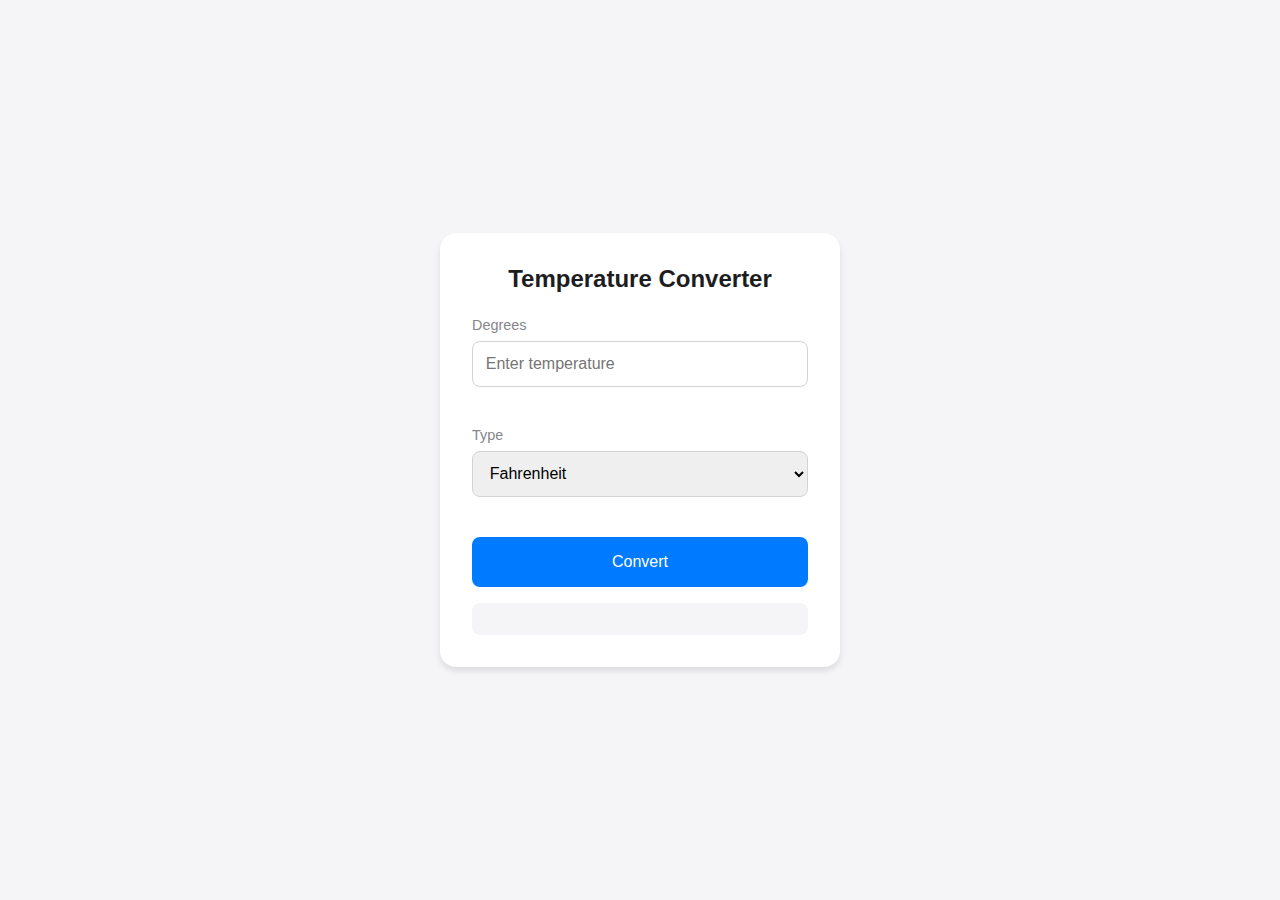
==== index.html @ 38ac6613 "Add files via upload" ====
<!DOCTYPE html>
<html lang="en">
<head>
    <meta charset="UTF-8">
    <meta name="viewport" content="width=device-width, initial-scale=1.0">
    <title>Temperature Converter</title>
    <style>
        * {
            margin: 0;
            padding: 0;
            box-sizing: border-box;
            font-family: -apple-system, BlinkMacSystemFont, sans-serif;
        }

        body {
            display: flex;
            justify-content: center;
            align-items: center;
            min-height: 100vh;
            background-color: #f5f5f7;
        }

        .container {
            background-color: white;
            padding: 2rem;
            border-radius: 1rem;
            box-shadow: 0 4px 6px rgba(0, 0, 0, 0.1);
            width: 90%;
            max-width: 400px;
        }

        h1 {
            text-align: center;
            color: #1d1d1f;
            margin-bottom: 1.5rem;
            font-size: 1.5rem;
        }

        .input-group {
            margin-bottom: 1.5rem;
        }

        label {
            display: block;
            color: #86868b;
            margin-bottom: 0.5rem;
            font-size: 0.9rem;
        }

        input, select {
            width: 100%;
            padding: 0.8rem;
            border: 1px solid #d2d2d7;
            border-radius: 0.5rem;
            font-size: 1rem;
            margin-bottom: 1rem;
        }

        .result {
            margin-top: 1rem;
            padding: 1rem;
            background-color: #f5f5f7;
            border-radius: 0.5rem;
        }

        button {
            width: 100%;
            padding: 1rem;
            background-color: #007AFF;
            color: white;
            border: none;
            border-radius: 0.5rem;
            font-size: 1rem;
            cursor: pointer;
            transition: background-color 0.2s;
        }

        button:hover {
            background-color: #0066CC;
        }
    </style>
</head>
<body>
    <div class="container">
        <h1>Temperature Converter</h1>
        <div class="input-group">
            <label for="degrees">Degrees</label>
            <input type="number" id="degrees" placeholder="Enter temperature">
        </div>
        <div class="input-group">
            <label for="type">Type</label>
            <select id="type">
                <option value="fahrenheit">Fahrenheit</option>
                <option value="celsius">Celsius</option>
                <option value="kelvin">Kelvin</option>
            </select>
        </div>
        <button onclick="convertTemperature()">Convert</button>
        <div class="result" id="result"></div>
    </div>

    <script>
        function convertTemperature() {
            const degrees = parseFloat(document.getElementById('degrees').value);
            const type = document.getElementById('type').value;
            const resultDiv = document.getElementById('result');
            
            if (isNaN(degrees)) {
                resultDiv.textContent = 'Please enter a valid number';
                return;
            }

            let celsius, fahrenheit, kelvin;

            switch(type) {
                case 'fahrenheit':
                    fahrenheit = degrees;
                    celsius = (degrees - 32) * 5/9;
                    kelvin = (degrees - 32) * 5/9 + 273.15;
                    break;
                case 'celsius':
                    celsius = degrees;
                    fahrenheit = (degrees * 9/5) + 32;
                    kelvin = degrees + 273.15;
                    break;
                case 'kelvin':
                    kelvin = degrees;
                    celsius = degrees - 273.15;
                    fahrenheit = (degrees - 273.15) * 9/5 + 32;
                    break;
            }

            resultDiv.textContent = `
                ${degrees}° ${type.charAt(0).toUpperCase() + type.slice(1)} is equal to:
                ${fahrenheit.toFixed(2)}° Fahrenheit
                ${celsius.toFixed(2)}° Celsius
                ${kelvin.toFixed(2)}° Kelvin
            `;
        }
    </script>
</body>
</html>
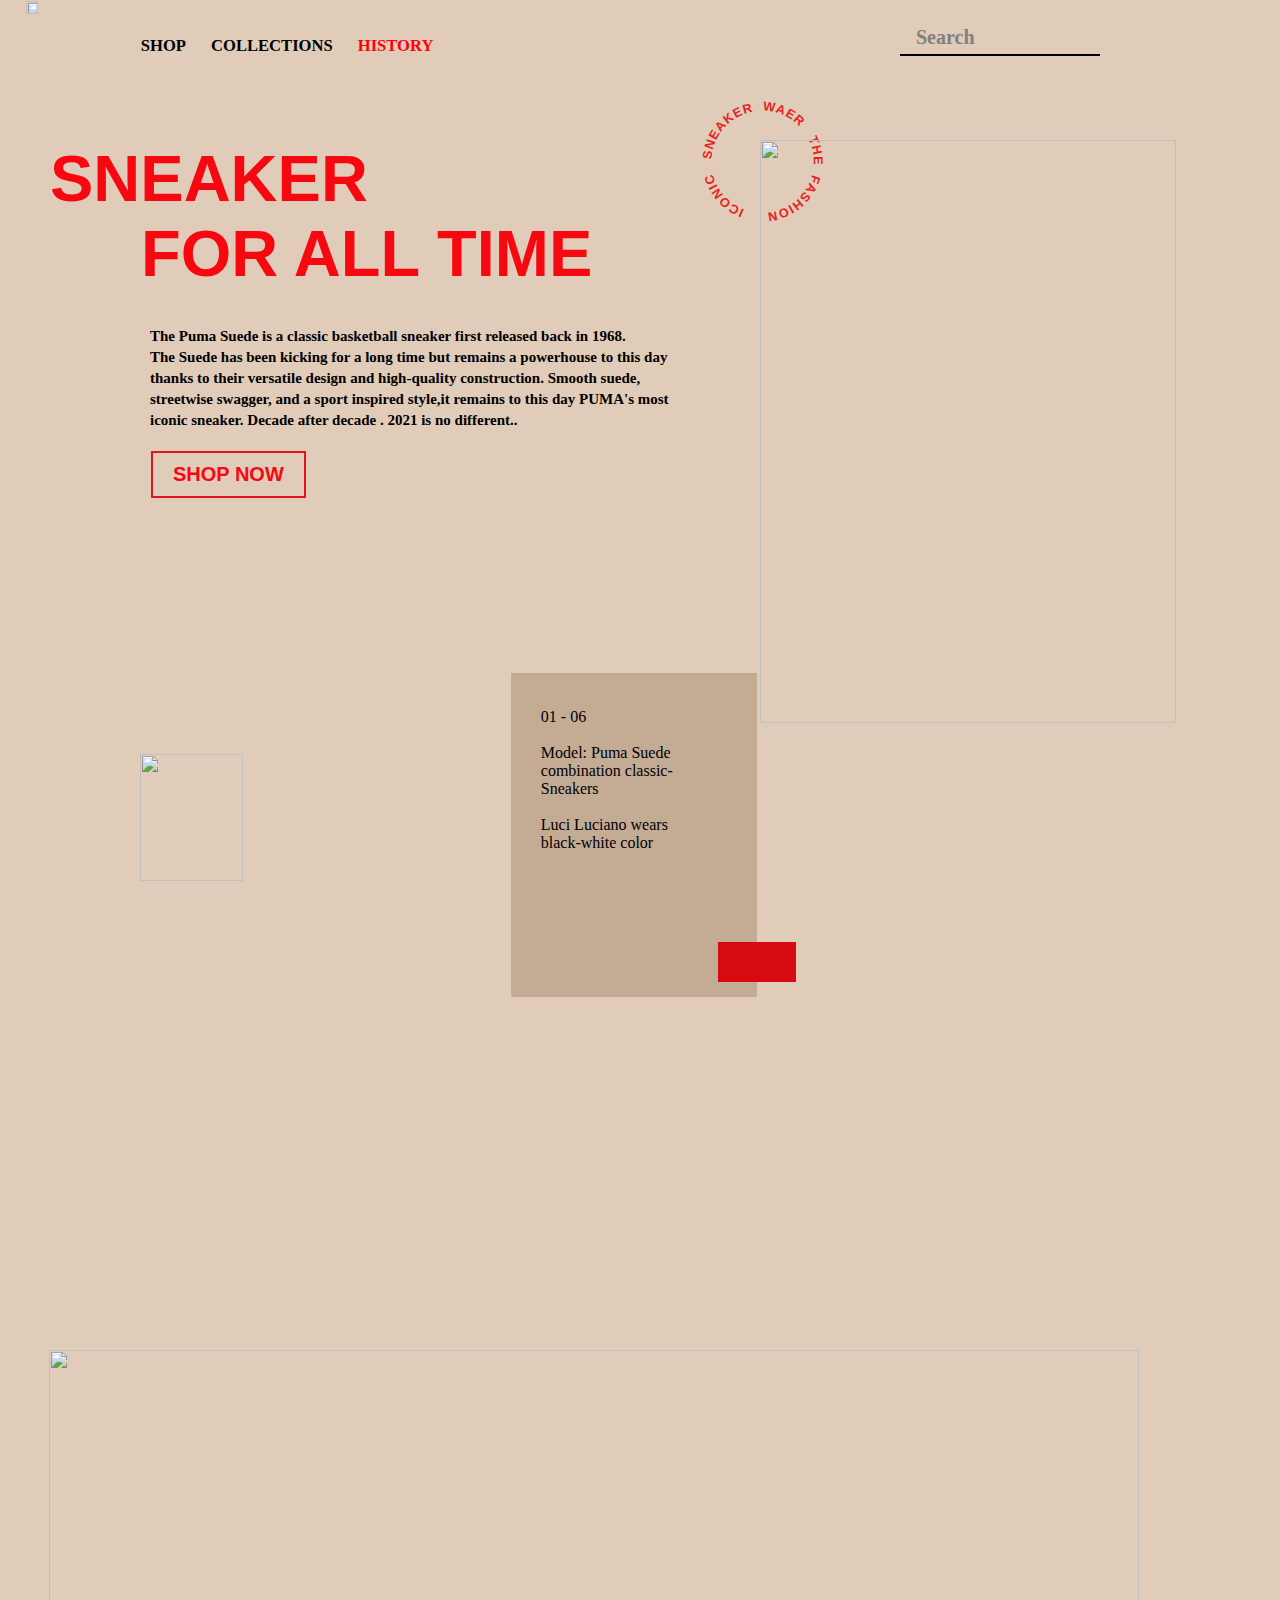
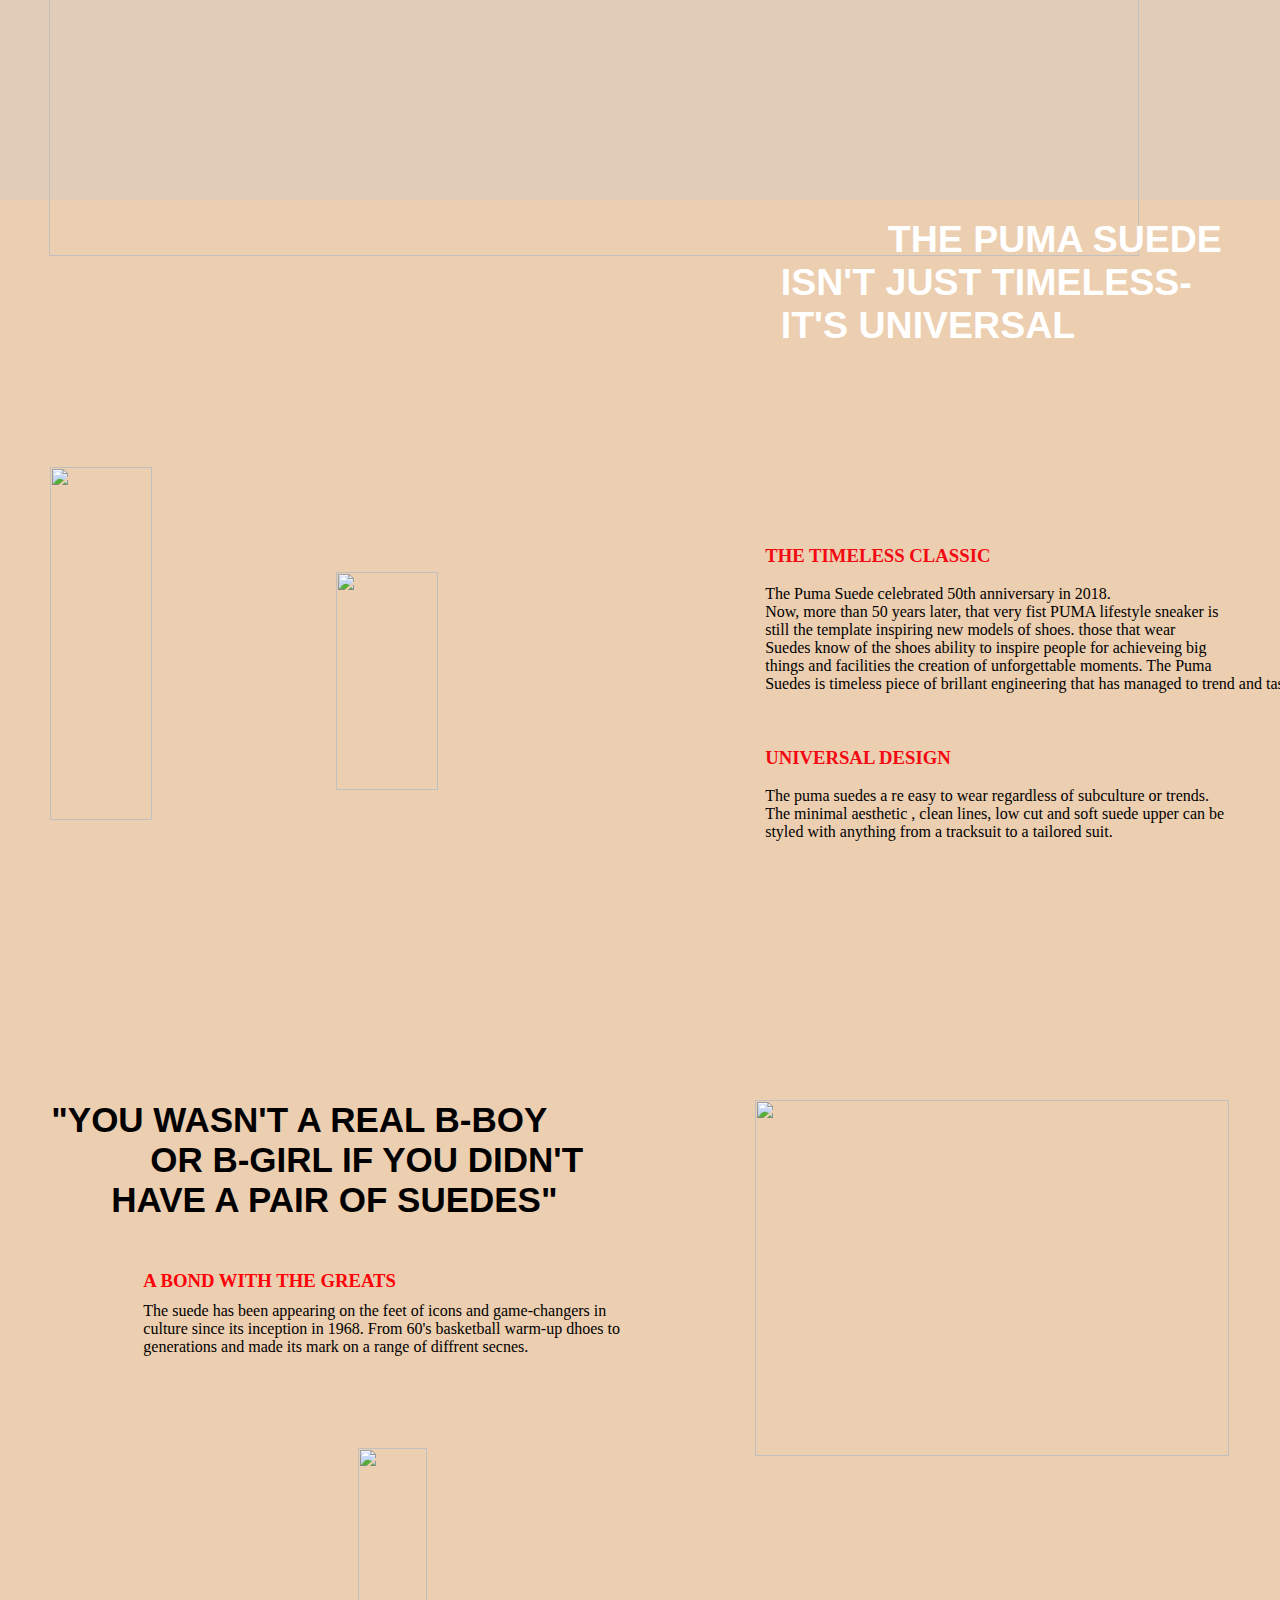
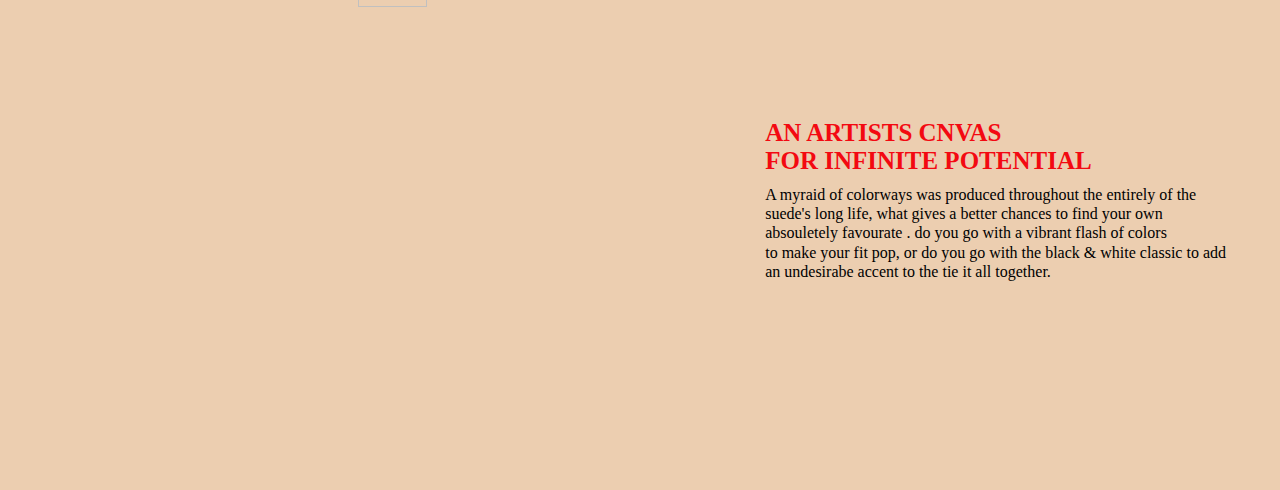
==== commit df3fbed7: "new" ====
--- a/index.html
+++ b/index.html
@@ -1,142 +1,62 @@
 <!DOCTYPE html>
 <html lang="en">
+
 <head>
     <meta charset="UTF-8">
     <meta name="viewport" content="width=device-width, initial-scale=1.0">
-    <title>Temperature Converter</title>
-    <style>
-        * {
-            margin: 0;
-            padding: 0;
-            box-sizing: border-box;
-            font-family: -apple-system, BlinkMacSystemFont, sans-serif;
-        }
+    <title>sneaker</title>
+    <link rel="stylesheet" href="style.css">
+    <link href="https://cdn.jsdelivr.net/npm/remixicon@3.5.0/fonts/remixicon.css" rel="stylesheet">
+    <link href="https://cdn.jsdelivr.net/npm/remixicon@3.5.0/fonts/remixicon.css" rel="stylesheet">
+</head>
 
-        body {
-            display: flex;
-            justify-content: center;
-            align-items: center;
-            min-height: 100vh;
-            background-color: #f5f5f7;
-        }
+<body>
+    <div id="main">
+        <div id="border1"></div>
+        <div id="border2"></div>
+        <div id="nav">
+            <img src="./puma.png" alt="">
+            <div id="nav1">
+                <h5>SHOP</h5>
+                <h5>COLLECTIONS</h5>
+                <h5 id="his">HISTORY</h5>
+            </div>
+            <div id="nav2">
+                <div id="search"><i class="ri-search-line"></i>
+                    <h5>Search</h5>
+                </div> <i class="ri-user-line"></i> <i class="ri-shopping-cart-line"></i>
+            </div>
+        </div>
+        <div id="bigbox">
+            <div id="left1">
+                <h1>SNEAKER </h1>
+                <h1 id="h1-2">FOR ALL TIME</h1>
+                <h4>The Puma Suede is a classic basketball sneaker first released back in 1968. <br>The Suede has been
+                    kicking for a long time but remains a powerhouse to this day <br> thanks to their versatile design and
+                    high-quality construction. Smooth suede,<br> streetwise swagger, and a sport inspired style,it remains
+                    to this day PUMA's most <br> iconic  sneaker. Decade after decade . 2021 is no different..</h4> <button>SHOP
+                    NOW</button>
+                <img src="https://i.pinimg.com/736x/0e/ec/7c/0eec7c98bf34a021a58c518290a25e3c.jpg" alt="">
+                <div id="smallbox">
+                    <p> 01 - 06 <br><br> Model: Puma Suede <br> combination classic-Sneakers <br><br>Luci Luciano wears
+                        <br> black-white color <br></p>
+                    <div id="sign"> <i class="ri-arrow-left-s-line"></i> <i class="ri-arrow-right-s-line"></i> </div>
+                </div>
+            </div>
 
-        .container {
-            background-color: white;
-            padding: 2rem;
-            border-radius: 1rem;
-            box-shadow: 0 4px 6px rgba(0, 0, 0, 0.1);
-            width: 90%;
-            max-width: 400px;
-        }
+            <div id="right1"> <img src="https://i.pinimg.com/564x/a7/7c/f3/a77cf37de5c86309d5028790af0851ad.jpg" alt="">  
+                <div id="clogo"><img id="circular" src="./sneaker.svg" alt=""></div>
+            </div> 
+            
+        </div>
 
-        h1 {
-            text-align: center;
-            color: #1d1d1f;
-            margin-bottom: 1.5rem;
-            font-size: 1.5rem;
-        }
-
-        .input-group {
-            margin-bottom: 1.5rem;
-        }
-
-        label {
-            display: block;
-            color: #86868b;
-            margin-bottom: 0.5rem;
-            font-size: 0.9rem;
-        }
-
-        input, select {
-            width: 100%;
-            padding: 0.8rem;
-            border: 1px solid #d2d2d7;
-            border-radius: 0.5rem;
-            font-size: 1rem;
-            margin-bottom: 1rem;
-        }
-
-        .result {
-            margin-top: 1rem;
-            padding: 1rem;
-            background-color: #f5f5f7;
-            border-radius: 0.5rem;
-        }
-
-        button {
-            width: 100%;
-            padding: 1rem;
-            background-color: #007AFF;
-            color: white;
-            border: none;
-            border-radius: 0.5rem;
-            font-size: 1rem;
-            cursor: pointer;
-            transition: background-color 0.2s;
-        }
-
-        button:hover {
-            background-color: #0066CC;
-        }
-    </style>
-</head>
-<body>
-    <div class="container">
-        <h1>Temperature Converter</h1>
-        <div class="input-group">
-            <label for="degrees">Degrees</label>
-            <input type="number" id="degrees" placeholder="Enter temperature">
+        <div id="full"><img src="https://i.pinimg.com/originals/dd/78/06/dd7806871ab6f27f4d5caffbac064d50.jpg" alt="">
+          <div id="written"> <h2> <span>THE PUMA SUEDE</span> <br> ISN'T JUST TIMELESS- <br> IT'S UNIVERSAL</h2></div>   
         </div>
-        <div class="input-group">
-            <label for="type">Type</label>
-            <select id="type">
-                <option value="fahrenheit">Fahrenheit</option>
-                <option value="celsius">Celsius</option>
-                <option value="kelvin">Kelvin</option>
-            </select>
-        </div>
-        <button onclick="convertTemperature()">Convert</button>
-        <div class="result" id="result"></div>
     </div>
-
-    <script>
-        function convertTemperature() {
-            const degrees = parseFloat(document.getElementById('degrees').value);
-            const type = document.getElementById('type').value;
-            const resultDiv = document.getElementById('result');
-            
-            if (isNaN(degrees)) {
-                resultDiv.textContent = 'Please enter a valid number';
-                return;
-            }
-
-            let celsius, fahrenheit, kelvin;
-
-            switch(type) {
-                case 'fahrenheit':
-                    fahrenheit = degrees;
-                    celsius = (degrees - 32) * 5/9;
-                    kelvin = (degrees - 32) * 5/9 + 273.15;
-                    break;
-                case 'celsius':
-                    celsius = degrees;
-                    fahrenheit = (degrees * 9/5) + 32;
-                    kelvin = degrees + 273.15;
-                    break;
-                case 'kelvin':
-                    kelvin = degrees;
-                    celsius = degrees - 273.15;
-                    fahrenheit = (degrees - 273.15) * 9/5 + 32;
-                    break;
-            }
-
-            resultDiv.textContent = `
-                ${degrees}° ${type.charAt(0).toUpperCase() + type.slice(1)} is equal to:
-                ${fahrenheit.toFixed(2)}° Fahrenheit
-                ${celsius.toFixed(2)}° Celsius
-                ${kelvin.toFixed(2)}° Kelvin
-            `;
-        }
-    </script>
+    <div id="main2"> <div id="border1"></div> <div id="clogo2"><img src="./clogo2.svg" alt=""></div>
+    <div id="border2"></div>  <div id="page2left"><img id="im1" src="https://i.pinimg.com/236x/19/c0/15/19c01572aeb3276aa4166ebf5994ced6.jpg" alt=""> <img id="im2" src="https://i.pinimg.com/236x/ea/d6/43/ead643b4d2a4a9f2e9228da529d8c475.jpg" alt=""></div>  <div id="page2right"> <h3>THE TIMELESS CLASSIC </h3><br> <P>The Puma Suede celebrated 50th anniversary in 2018. <br> Now, more than 50 years later, that very fist PUMA lifestyle sneaker is <br> still the template inspiring new models of shoes. those that wear <br> Suedes know of the shoes ability to inspire people for achieveing big <br>things and facilities the creation of unforgettable moments. The Puma <br>Suedes is timeless piece of brillant engineering  that has managed to trend and taste.<br></P> <br><br><br> <h3>UNIVERSAL DESIGN</h3><br> <p>The puma suedes a re easy to wear regardless of subculture or trends. <br>The minimal aesthetic , clean lines, low cut and soft suede upper can be <br> styled with anything from a tracksuit to a tailored suit.</p> </div> </div>
+    <div id="main3"> <div id="page3left"> <h1 id="first" >"YOU WASN'T A REAL B-BOY </h1>   <h1 id="mid" >OR B-GIRL IF YOU DIDN'T</h1> <h1 id="end"> HAVE A PAIR OF SUEDES"</h1>  <div id="txt"> <h3>A BOND WITH THE GREATS</h3> <p>The suede has been appearing on the feet of icons and game-changers in <br> culture since its inception in 1968. From 60's basketball warm-up dhoes to <br>generations and made its mark on a range of diffrent secnes.</p></div> <img id="page3img1" src="https://i.pinimg.com/236x/d7/fa/f4/d7faf45a0963b8e6191d5bdd0a3bd853.jpg" alt="">    <img id="page3img2" src="https://i.pinimg.com/236x/94/ce/9a/94ce9aab3687274ad7cd7c38e16824b0.jpg" alt="">            </div>      <div id="page3right"><img src="https://i.pinimg.com/736x/bb/69/2f/bb692ffa61dcf9b4e382f28cf6011d13.jpg" alt="">  <div id="lastend"><h3>AN ARTISTS CNVAS </h3> <h3>FOR INFINITE POTENTIAL</h3> <P>A myraid of colorways was produced throughout the entirely  of the suede's long life, what gives a better chances to find your own <br> absouletely favourate . do you go with a vibrant flash of colors <br>to make your fit pop, or do you go with the black & white classic to add <br>an undesirabe accent to the tie it all together.</P></div></div> </div>
+<script src="script.js></script>
 </body>
-</html>+</html>h--- a/style.css
+++ b/style.css
@@ -0,0 +1,353 @@
+*{
+    margin: 0;
+    padding: 0;
+    box-sizing: border-box;
+}
+html,body{
+    height: 100%;
+    width: 100%;
+}
+#main{
+    height: 200%;
+    width: 100%;
+    background-color: #e0ccb8;
+}
+#nav{
+    height: 5%;
+    width: 100%;
+    display: flex;
+
+    
+}
+#nav1{
+    height: 4%;
+    
+    width: 25%;
+    display: flex;
+    position: absolute;
+    top: 4%;
+    left: 11%;
+    color: black;
+    font-size: 20px;
+   
+    gap: 25px;
+
+
+}
+#nav2{
+    height: 6%;
+      width: 30%;
+    display: flex;
+    position: absolute;
+    top: 3%;
+    left: 70%;
+    gap: 20px;
+    font-size: 20px;  
+}
+#his{
+    color: #ff0008;
+}
+#main img{
+    position: absolute;
+   height: 12%;
+   width: 10%;
+   left: 2%;
+     align-items: center;
+}
+#search{
+    padding-left: 10px;
+     align-items: center;
+    height: 20px;
+    width: 200px;
+    display: flex;
+    font-size: 20px;
+    gap: 10px;
+}
+#search::after{
+    content: "";
+    position: absolute;
+    height: 2px;
+    width: 200px;
+    background-color: black;
+    top: 50%;
+    left: 1%;
+}
+i{ 
+    color: rgb(225, 94, 0);
+}
+#search h5{
+    color: gray;
+    font-size: 20px;
+    font-size: 20px;
+}
+#bigbox{
+    height: 90%;
+    width: 100;
+    position: relative;
+   }
+#left1{
+    position: absolute;
+    top: 0;
+    height: 100%;
+    width: 50%;
+    
+    padding-top: 4%;
+    margin-left: 50px;
+    
+}
+#left1 h1{
+   
+    margin-left: 0px;
+    font-size: 65px;
+    color: #f70810;
+    font-weight: 600;
+font-family: Verdana, Geneva, Tahoma, sans-serif;
+}
+#h1-2{
+    padding-left: 91px;
+}
+#left1 h4{
+    align-items: center;
+    font-size: 15px;
+    margin-left: 100px;
+    margin-top: 35px;
+    line-height: 1.4;
+}
+
+#left1 button{
+    
+    font-size: 20px;
+    color: #f70810;
+    border: 2px solid #e2151c;
+    background-color: transparent;
+    margin-left: 101px;
+    margin-top: 20px;
+    padding: 10px 20px;
+    font-weight: 700;
+}
+#right1{
+    position: absolute;
+    
+    height: 100%;
+    width: 42%;
+  
+    padding-top: 10px;
+    margin-left: 54%;
+    
+}
+#right1 img{
+    position: absolute;
+    left: 69px;
+    margin-top: 40px;
+    height: 60%;
+    width: 88%;
+    z-index: 2;
+}
+#left1 img{
+    position: absolute;
+    top: 41%;
+    left: 14.1%;
+    height: 28%;
+    width: 40%;
+}
+#smallbox{
+    position: absolute;
+    top: 36%;
+    left: 72%;
+    height: 20%;
+    width: 38.5%;
+    background-color: #c4ab93;
+    padding: 35px 30px;
+}
+#sign{
+    position: absolute;
+    top: 83%;
+    left: 84%;
+    z-index: 3;
+    height: 40px;
+    width: 78px;
+    background-color: #d80a11;
+    display: flex;
+    align-items: center;
+}
+#sign i{
+    color: black;
+    font-size: 40px;
+}
+
+#bigbox2{
+   position: absolute;
+   top: 210%;
+    height: 90%;
+    width: 100%;
+    
+}
+#bigbox2 img{
+    height: 70%;
+    width: 85%;
+   margin-left: 9%;
+}
+#full{
+    height: 80%;
+    width: 100%;
+    margin-left: 50px; 
+}
+#full img{
+    position: absolute;
+    top: 150%;
+    height: 75%;
+    width: 92.3%;
+    margin-left: 23px;
+    z-index: 1;
+}
+#clogo{
+    top:-7%;
+    left: -12%;
+    position: absolute;
+    height: 30%;
+    width: 30%;
+    z-index: 0;
+   
+}
+#main2{
+   
+    height: 100%;
+    width: 100%;
+    background-color: #ecceb0;
+    position: relative;
+}
+#written{
+    height: 20%;
+    width: 35%;
+  z-index: 2;
+    position: absolute;
+    left: 61%;
+    top: 202%;
+    font-size: 25px;
+    font-family:Arial, Helvetica, sans-serif;
+    color: white;
+}
+#written span{
+    position: absolute;
+    left: 107px;
+}
+#main3{
+    height: 110%;
+    width: 100%;
+    background-color: #ecceb0;
+    position: relative;
+    display: flex;
+}
+#page2left{
+    position: absolute;
+    top: 28%;
+    height: 80%;
+    width: 50%;
+    display: flex;
+}
+#im1{
+    
+ height: 70%;
+ width: 40%;
+ margin-left: 50px;
+ margin-top: 15px;
+}
+#im2{
+    
+    height: 55%;
+    width: 40%;
+    margin-left: 30px;
+    margin-top: 120px;
+   }
+   #page2right{
+    position: absolute;
+    top: 35%;
+    height: 80%;
+    width: 47%;
+    left: 59%;
+  padding-top: 30px;
+  padding-left: 10px;
+  font-size: 16px;
+   
+    
+}
+#page2right h3{
+ color:#f30911;
+}
+#page3left{
+    height: 100%;
+    width: 60%;
+    left: 4%;
+    position: absolute;
+    
+}
+#page3right{
+    height: 100%;
+    width: 37%;
+    left:59%;
+    position: absolute;
+    
+}
+#page3right img{
+    height: 60%;
+    width: 100%;
+}
+#page3left h1{
+    font-size: 35px;
+    font-weight: 600;
+    font-family: Arial, Helvetica, sans-serif;
+}
+#mid{
+    margin-left: 99px;
+}
+#end{
+    margin-left: 60px;
+}
+#page3img1{
+    position: absolute;
+    width: 30%;
+ margin-left: 50px;
+ margin-top: 4%;
+ margin-right: 4%;
+}
+#page3img2{
+    position: absolute;
+    height: 40%;
+    width: 30%;
+    margin-top: 12%;
+    left: 40%;
+}
+#txt h3{
+  color: #ff0008; 
+  margin-top: 50px;
+  margin-left: 12%;
+
+}
+#txt p{
+    margin-top: 10px;
+    margin-left: 12%;
+}
+#lastend{
+    margin-top: 25px;
+    margin-left: 10px;
+}
+#lastend h3{
+    color: #f30911;
+    font-size: 25px;
+}
+#lastend p{
+    margin-top: 10px;
+    line-height: 1.2;  
+}
+#clogo2{
+    top:30%;
+    left:37%;
+    position: absolute;
+    height: 12%;
+    width: 15%;
+    z-index: 0;
+}
+
+
+
+
